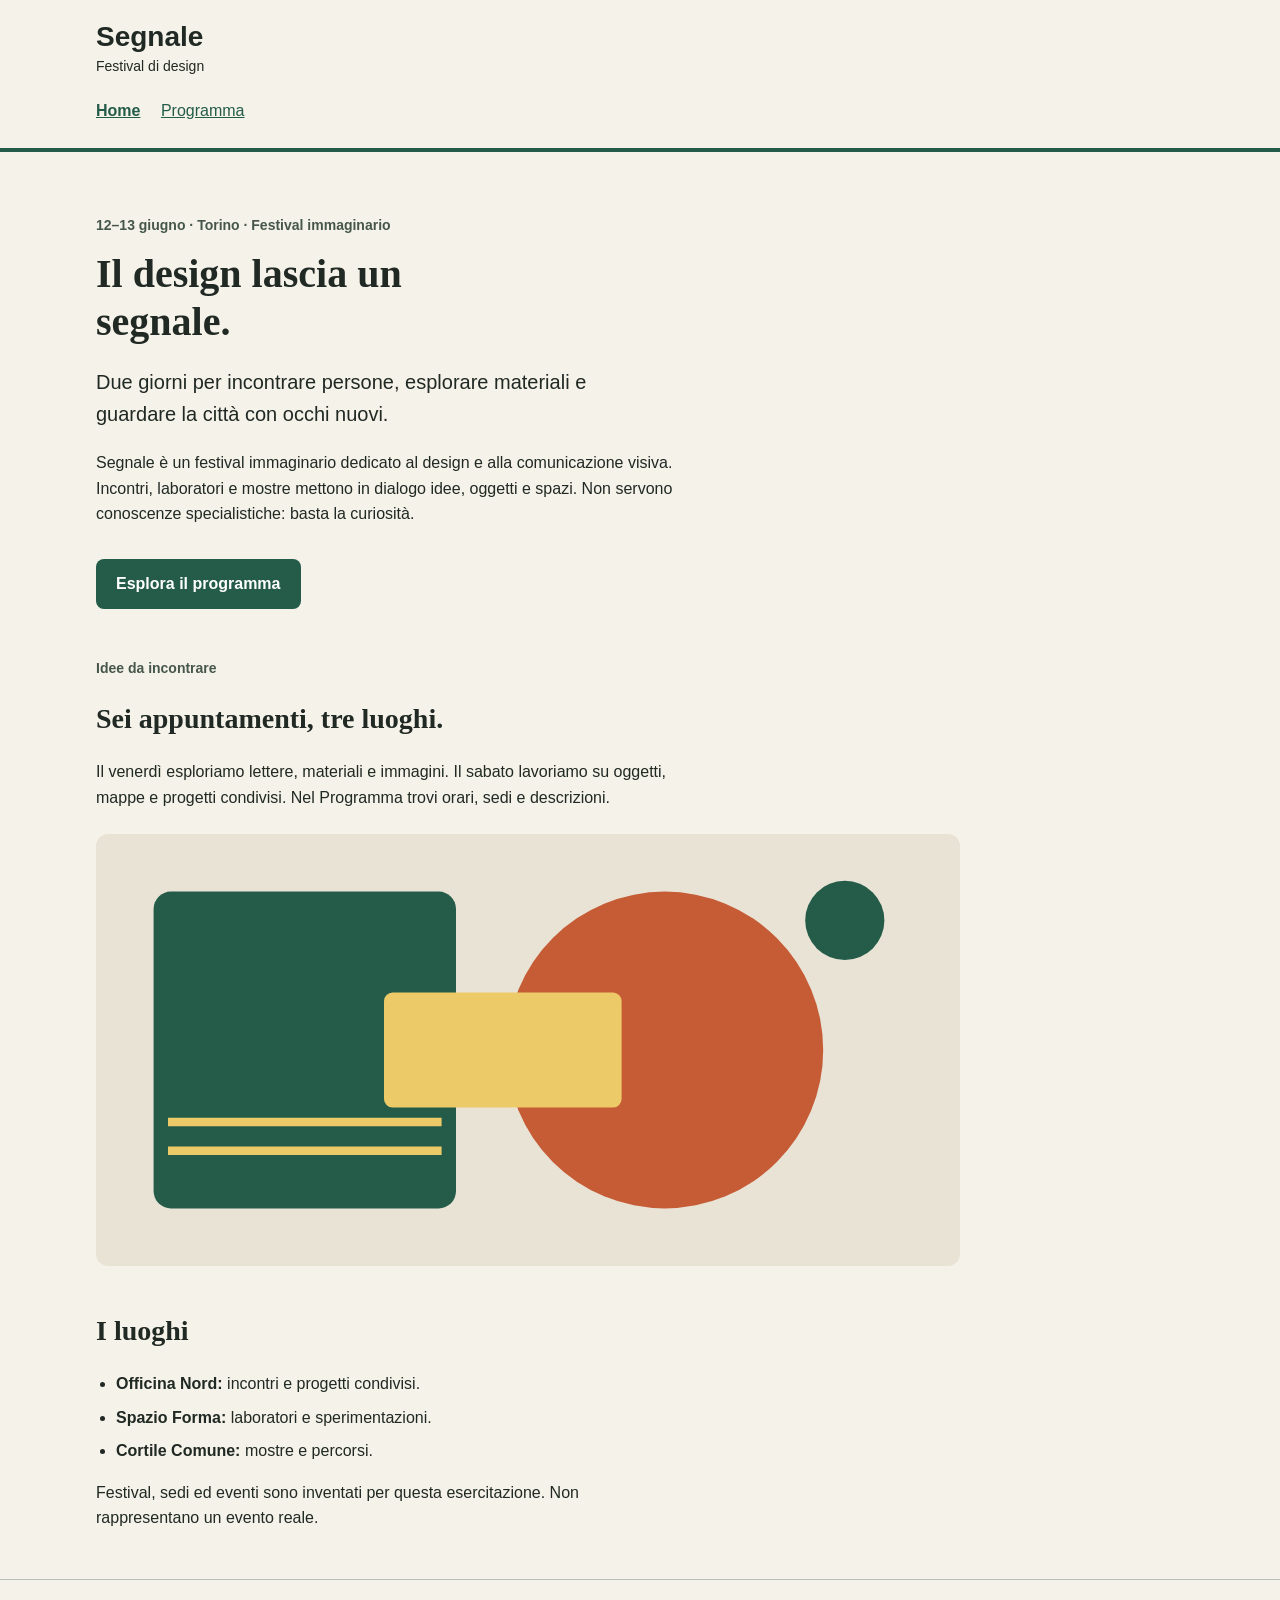
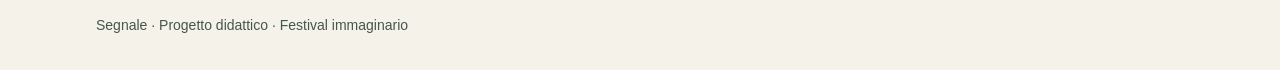
==== index.html @ 2970dfda "Add files via upload" ====
<!doctype html>
<html lang="it">
<head>
  <meta charset="utf-8">
  <meta name="viewport" content="width=device-width, initial-scale=1">
  <title>Segnale — Festival di design</title>
  <link rel="stylesheet" href="style.css">
</head>
<body>
  <a class="skip-link" href="#contenuto">Vai al contenuto</a>
  <header class="site-header">
    <div class="container">
      <a class="brand" href="index.html">Segnale<span>Festival di design</span></a>
      <nav aria-label="Navigazione principale">
        <a href="index.html" aria-current="page">Home</a>
        <!-- Da completare: collegare questa voce alla pagina Programma. -->
        <a href="programma.html">Programma</a>
      </nav>
    </div>
  </header>

  <main id="contenuto" class="container">
    <section class="intro" aria-labelledby="titolo-home">
      <p class="eyebrow">12–13 giugno · Torino · Festival immaginario</p>
      <h1 id="titolo-home">Il design lascia un segnale.</h1>
      <p class="lead">Due giorni per incontrare persone, esplorare materiali e guardare la città con occhi nuovi.</p>
      <p class="reading-text">Segnale è un festival immaginario dedicato al design e alla comunicazione visiva. Incontri, laboratori e mostre mettono in dialogo idee, oggetti e spazi. Non servono conoscenze specialistiche: basta la curiosità.</p>
      <!-- Da completare: anche questo collegamento deve aprire il Programma. -->
      <a class="button-link" href="programma.html">Esplora il programma</a>
    </section>

    <section class="content-section" aria-labelledby="titolo-festival">
      <p class="eyebrow">Idee da incontrare</p>
      <h2 id="titolo-festival">Sei appuntamenti, tre luoghi.</h2>
      <p class="reading-text">Il venerdì esploriamo lettere, materiali e immagini. Il sabato lavoriamo su oggetti, mappe e progetti condivisi. Nel Programma trovi orari, sedi e descrizioni.</p>
      <img class="festival-image" src="assets/festival.svg" alt="Composizione geometrica di cerchi e rettangoli nei colori del festival" width="1200" height="600">
    </section>

    <section class="content-section" aria-labelledby="titolo-luoghi">
      <h2 id="titolo-luoghi">I luoghi</h2>
      <ul class="venues">
        <li><strong>Officina Nord:</strong> incontri e progetti condivisi.</li>
        <li><strong>Spazio Forma:</strong> laboratori e sperimentazioni.</li>
        <li><strong>Cortile Comune:</strong> mostre e percorsi.</li>
      </ul>
      <p class="reading-text">Festival, sedi ed eventi sono inventati per questa esercitazione. Non rappresentano un evento reale.</p>
    </section>
  </main>

  <footer class="site-footer"><div class="container"><p>Segnale · Progetto didattico · Festival immaginario</p></div></footer>
</body>
</html>
---- style.css ----
/* Stile iniziale: tipografia, colori e variabili CSS sono già predisposti.
   Lavoreremo su collegamenti, CSS condiviso e disposizione delle schede. */

/* Scelte comuni: ogni regola usa var() per richiamarne il valore. */
:root {
  --colore-primario: #245c49;
  --colore-primario-scuro: #173f32;
  --colore-sfondo: #f5f2e9;
  --colore-testo: #202923;
  --font-testo: Arial, Helvetica, sans-serif;
  --font-titoli: Georgia, "Times New Roman", serif;
}

* {
  box-sizing: border-box;
}

body {
  margin: 0;
  background: var(--colore-sfondo);
  color: var(--colore-testo);
  font-family: var(--font-testo);
  font-size: 1rem;
  line-height: 1.6;
}

a {
  color: var(--colore-primario);
}

a:hover {
  text-decoration-thickness: 3px;
}

a:focus-visible {
  outline: 3px solid var(--colore-testo);
  outline-offset: 4px;
}

.container {
  width: 92%;
  max-width: 68rem;
  margin: 0 auto;
}

.site-header {
  padding: 1.25rem 0;
  border-bottom: 4px solid var(--colore-primario);
}

.brand {
  display: inline-block;
  color: var(--colore-testo);
  font-size: 1.75rem;
  font-weight: bold;
  line-height: 1.2;
  text-decoration: none;
}

.brand span {
  display: block;
  margin-top: 0.25rem;
  font-size: 0.875rem;
  font-weight: normal;
}

nav {
  margin-top: 1rem;
}

nav a {
  display: inline-block;
  margin-right: 1rem;
  padding: 0.25rem 0;
}

nav a[aria-current="page"] {
  font-weight: bold;
}

.intro {
  padding: 3rem 0 1rem;
}

.eyebrow,
.event-meta {
  color: #46564b;
  font-size: 0.875rem;
  font-weight: bold;
}

h1,
h2,
h3 {
  font-family: var(--font-titoli);
  line-height: 1.2;
}

h1 {
  max-width: 18ch;
  margin: 0.75rem 0 1.25rem;
  font-size: 2.5rem;
}

h2 {
  font-size: 1.75rem;
}

h3 {
  margin: 0.5rem 0 0.75rem;
  font-size: 1.375rem;
}

.lead {
  max-width: 48ch;
  font-size: 1.25rem;
}

.reading-text {
  max-width: 65ch;
}

.button-link {
  display: inline-block;
  margin-top: 1rem;
  padding: 0.75rem 1.25rem;
  border-radius: 0.5rem;
  background: var(--colore-primario);
  color: #ffffff;
  font-weight: bold;
  text-decoration: none;
}

.button-link:hover {
  background: var(--colore-primario-scuro);
}

.content-section {
  margin: 2rem 0 3rem;
}

.festival-image {
  display: block;
  width: 100%;
  max-width: 54rem;
  height: auto;
  margin-top: 1.5rem;
  border-radius: 0.75rem;
}

.venues {
  padding-left: 1.25rem;
}

.venues li {
  margin-bottom: 0.5rem;
}

.event-grid {
  display: grid;
  grid-template-columns:  minmax(0, 1fr);
  gap: 1.5rem;
}


.event-card {
  margin-bottom: 1.5rem;
  overflow: hidden;
  border: 1px solid #b7c0b7;
  border-radius: 0.75rem;
  background: #ffffff;
}

.event-card img {
  display: block;
  width: 100%;
  height: auto;
}

.event-body {
  padding: 1.25rem;
}

.event-body p:last-child {
  margin-bottom: 0;
}

.event-place {
  color: #46564b;
  font-size: 0.875rem;
}

.site-footer {
  padding: 1.25rem 0;
  border-top: 1px solid #b7c0b7;
  color: #46564b;
  font-size: 0.875rem;
}

.skip-link {
  position: absolute;
  top: -6rem;
  left: 1rem;
  padding: 0.75rem 1rem;
  background: #ffffff;
  color: var(--colore-testo);
}

.skip-link:focus {
  top: 1rem;
}

@media (min-width: 600px) {
  .event-grid {
    grid-template-columns: repeat(2, minmax(0, 1fr));
  }
}
@media (min-width: 1024px) {
  .event-grid {
    grid-template-columns: repeat(3, minmax(0, 1fr));
  }
}
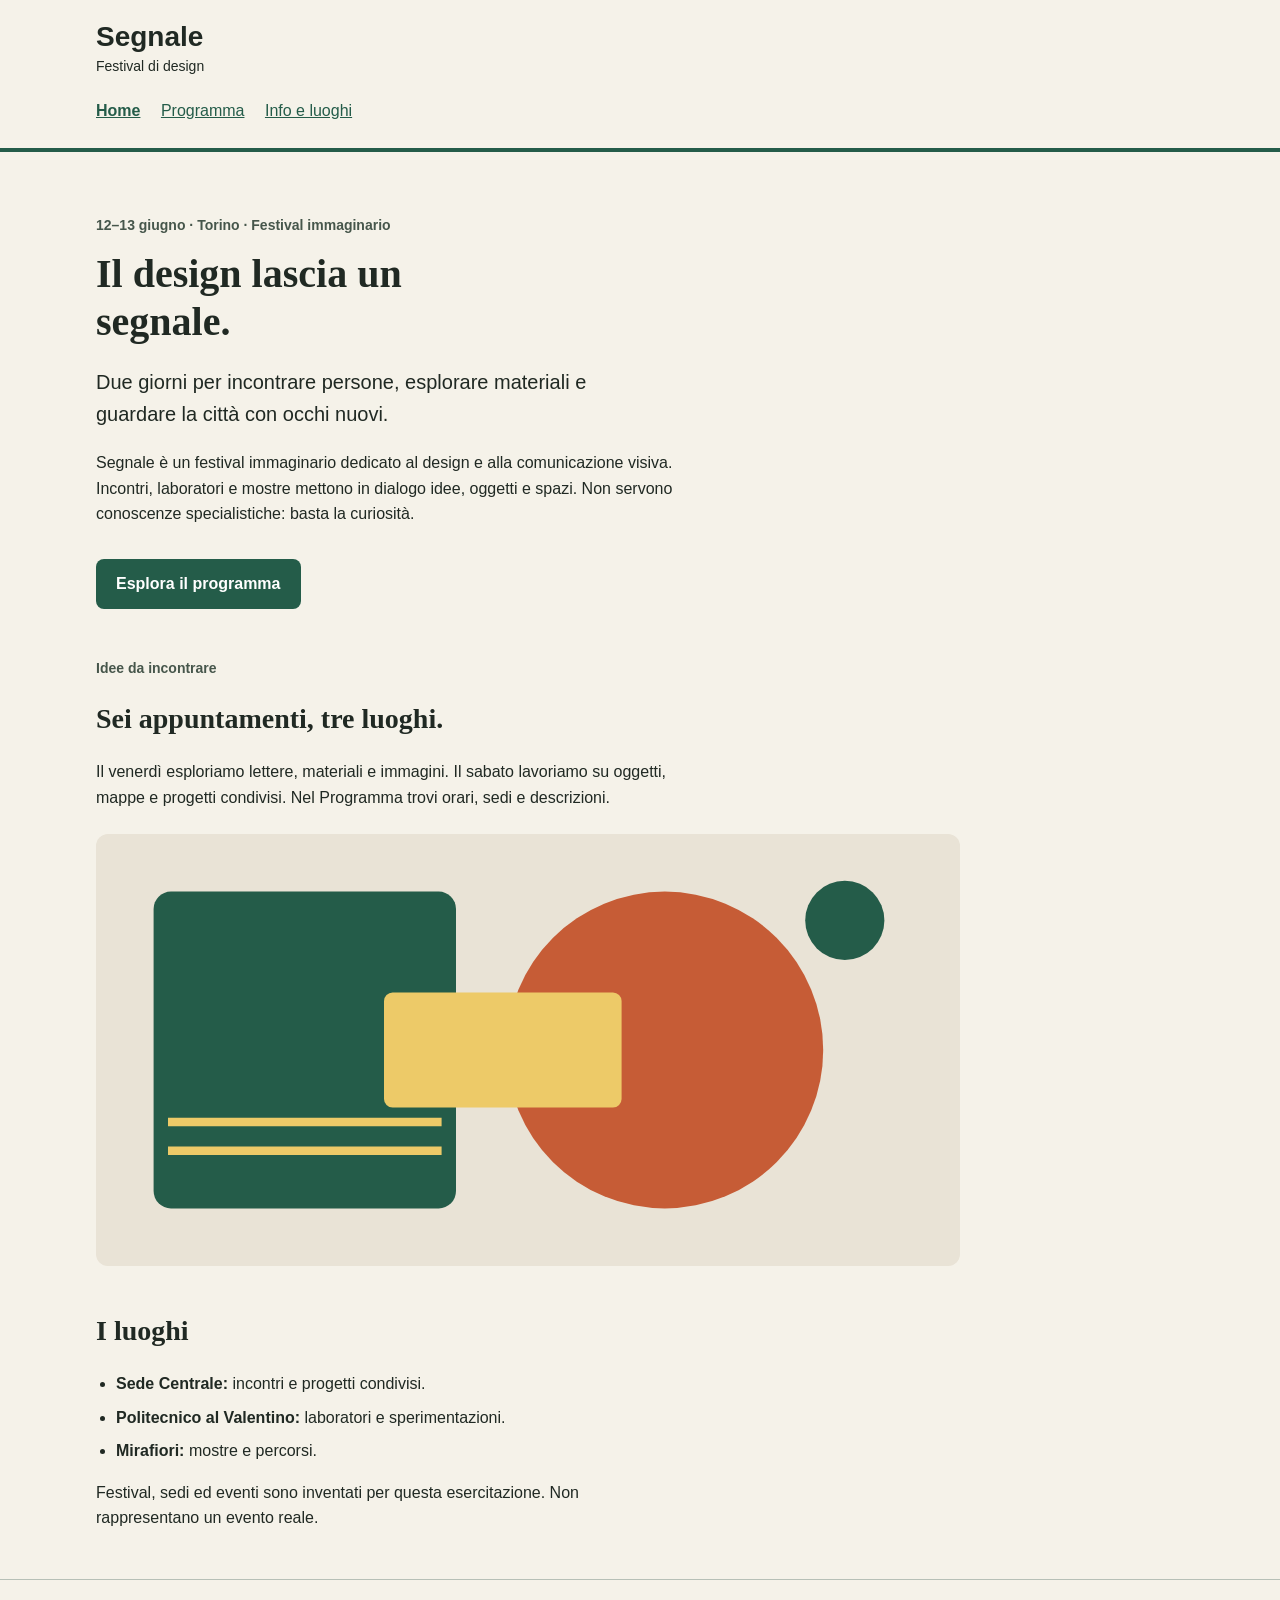
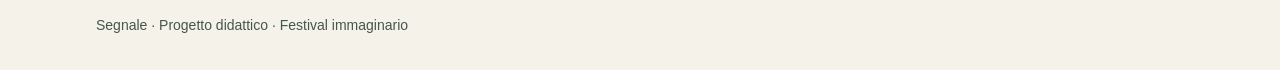
==== commit 0f2f96c7: "Add 'Info e luoghi' link and update venue list sito aggiornato" ====
--- a/index.html
+++ b/index.html
@@ -13,8 +13,8 @@
       <a class="brand" href="index.html">Segnale<span>Festival di design</span></a>
       <nav aria-label="Navigazione principale">
         <a href="index.html" aria-current="page">Home</a>
-        <!-- Da completare: collegare questa voce alla pagina Programma. -->
         <a href="programma.html">Programma</a>
+        <a href="info.html">Info e luoghi</a>
       </nav>
     </div>
   </header>
@@ -39,9 +39,9 @@
     <section class="content-section" aria-labelledby="titolo-luoghi">
       <h2 id="titolo-luoghi">I luoghi</h2>
       <ul class="venues">
-        <li><strong>Officina Nord:</strong> incontri e progetti condivisi.</li>
-        <li><strong>Spazio Forma:</strong> laboratori e sperimentazioni.</li>
-        <li><strong>Cortile Comune:</strong> mostre e percorsi.</li>
+        <li><strong>Sede Centrale:</strong> incontri e progetti condivisi.</li>
+        <li><strong>Politecnico al Valentino:</strong> laboratori e sperimentazioni.</li>
+        <li><strong>Mirafiori:</strong> mostre e percorsi.</li>
       </ul>
       <p class="reading-text">Festival, sedi ed eventi sono inventati per questa esercitazione. Non rappresentano un evento reale.</p>
     </section>
@@ -50,3 +50,4 @@
   <footer class="site-footer"><div class="container"><p>Segnale · Progetto didattico · Festival immaginario</p></div></footer>
 </body>
 </html>
+
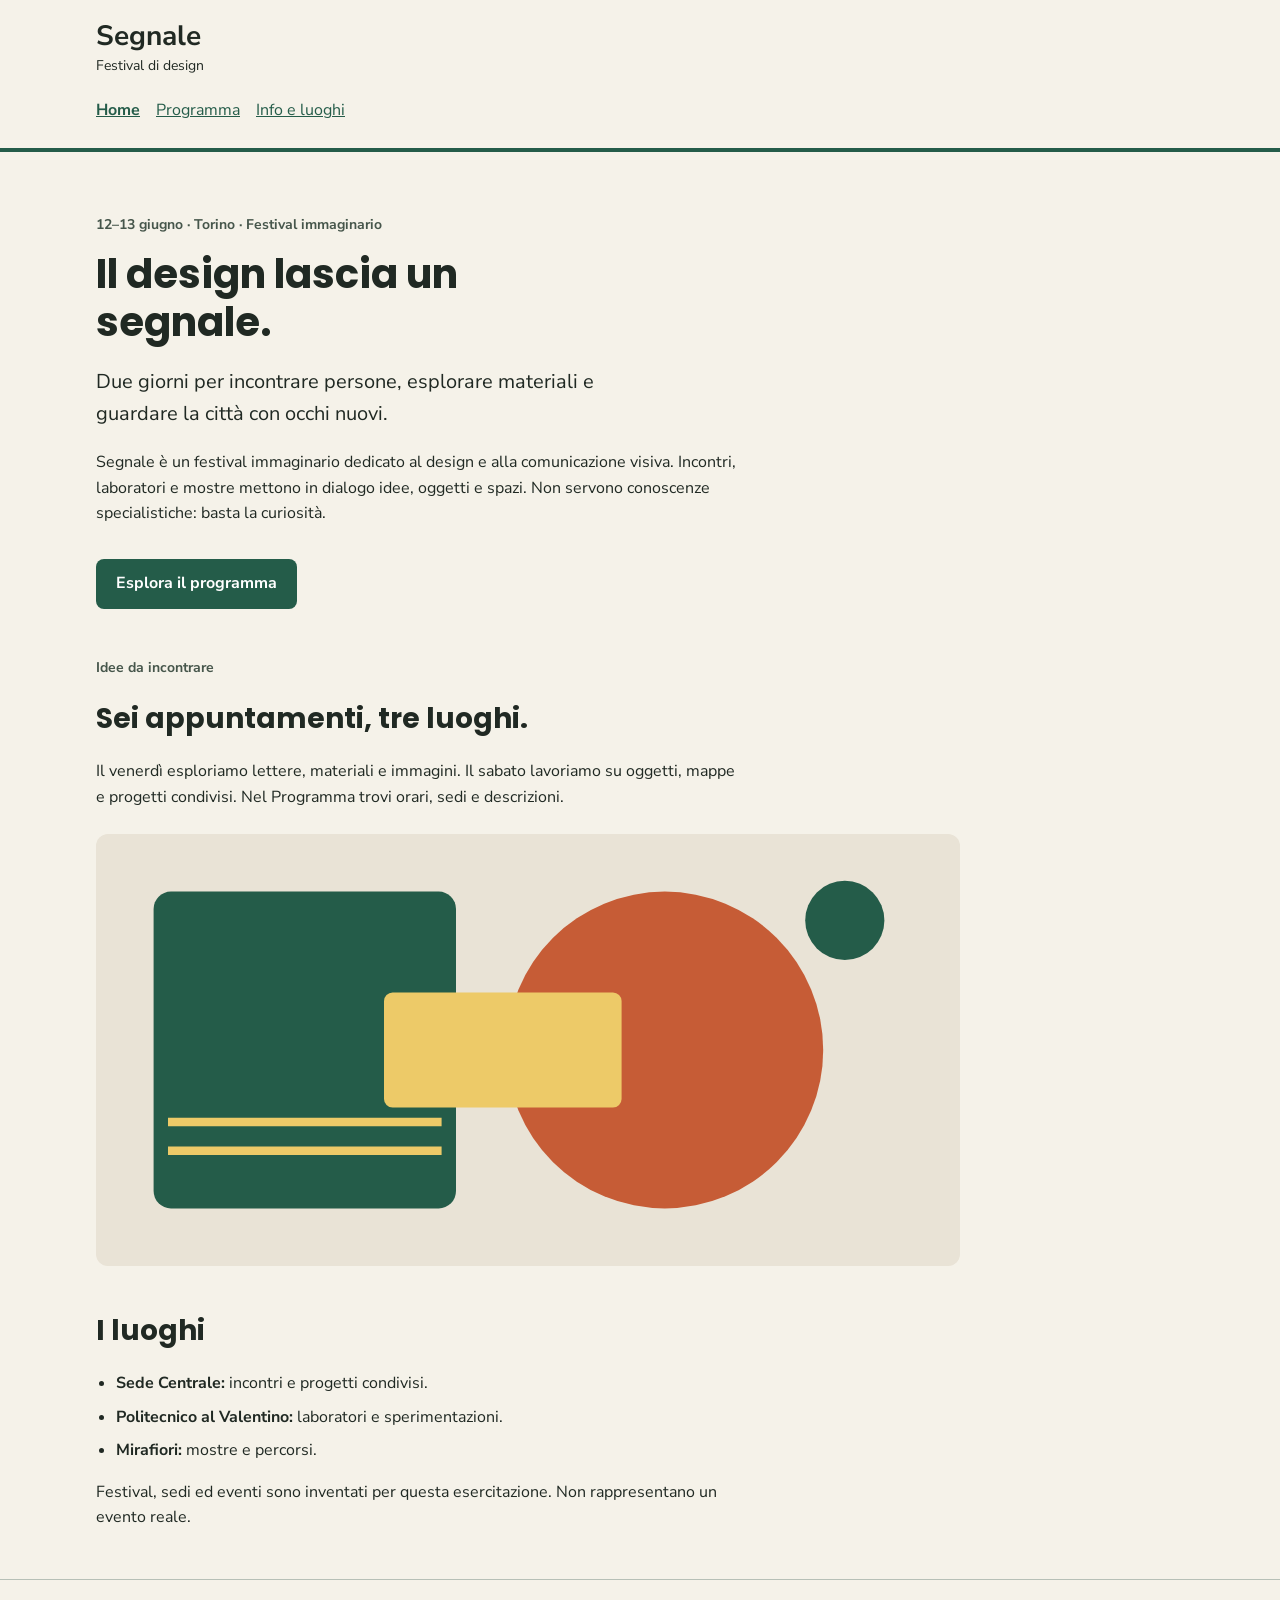
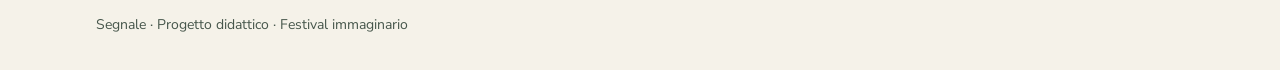
==== commit 1924ab83: "Add preconnect links for Google Fonts Added preconnect links for Google Fonts to improve loading per" ====
--- a/index.html
+++ b/index.html
@@ -3,7 +3,9 @@
 <head>
   <meta charset="utf-8">
   <meta name="viewport" content="width=device-width, initial-scale=1">
-  <title>Segnale — Festival di design</title>
+  <link rel="preconnect" href="https://fonts.googleapis.com">
+<link rel="preconnect" href="https://fonts.gstatic.com" crossorigin>
+<link href="https://fonts.googleapis.com/css2?family=Nunito+Sans:ital,opsz,wght@0,6..12,200..1000;1,6..12,200..1000&family=Poppins:ital,wght@0,100;0,200;0,300;0,400;0,500;0,600;0,700;0,800;0,900;1,100;1,200;1,300;1,400;1,500;1,600;1,700;1,800;1,900&display=swap" rel="stylesheet">
   <link rel="stylesheet" href="style.css">
 </head>
 <body>
@@ -50,4 +52,3 @@
   <footer class="site-footer"><div class="container"><p>Segnale · Progetto didattico · Festival immaginario</p></div></footer>
 </body>
 </html>
-
--- a/style.css
+++ b/style.css
@@ -7,8 +7,8 @@
   --colore-primario-scuro: #173f32;
   --colore-sfondo: #f5f2e9;
   --colore-testo: #202923;
-  --font-testo: Arial, Helvetica, sans-serif;
-  --font-titoli: Georgia, "Times New Roman", serif;
+  --font-testo: "Nunito Sans", sans-serif;
+  --font-titoli: "Poppins", sans-serif;
 }
 
 * {
@@ -44,9 +44,14 @@
 }
 
 .site-header {
+  position: sticky;
+  top: 0;
+  z-index: 1000;
   padding: 1.25rem 0;
   border-bottom: 4px solid var(--colore-primario);
-}
+  background: var(--colore-sfondo);
+}
+
 
 .brand {
   display: inline-block;
@@ -65,12 +70,15 @@
 }
 
 nav {
+  display: flex;
+  flex-direction: column;
+  align-items: flex-start;
+  gap: 0.5rem;
   margin-top: 1rem;
 }
 
 nav a {
-  display: inline-block;
-  margin-right: 1rem;
+  display: block;
   padding: 0.25rem 0;
 }
 
@@ -220,3 +228,59 @@
     grid-template-columns: repeat(3, minmax(0, 1fr));
   }
 }
+.luoghi-swiper {
+  max-width: 42rem;
+  margin: 1.5rem auto;
+}
+
+.luoghi-swiper .swiper-slide img {
+  display: block;
+  width: 100%;
+  height: auto;
+  border-radius: 0.75rem;
+}
+#mappa-sedi {
+  display: block;
+  width: 100%;
+  height: 28rem;
+  border: 0;
+}
+.swiper-button-prev:focus-visible,
+.swiper-button-next:focus-visible {
+  outline: 3px solid var(--colore-testo);
+  outline-offset: 4px;
+}
+@media (min-width: 600px) {
+  nav {
+    flex-direction: row;
+    flex-wrap: wrap;
+    align-items: center;
+    gap: 1rem;
+  }
+}
+@media (max-width: 599px) {
+  .site-header {
+    padding: 0.5rem 0;
+  }
+
+  .brand {
+    font-size: 1.4rem;
+  }
+
+  .brand span {
+    margin-top: 0.1rem;
+  }
+
+  nav {
+    margin-top: 0.35rem;
+    gap: 0.15rem;
+  }
+
+  nav a {
+    padding: 0.1rem 0;
+  }
+}
+
+
+
+
